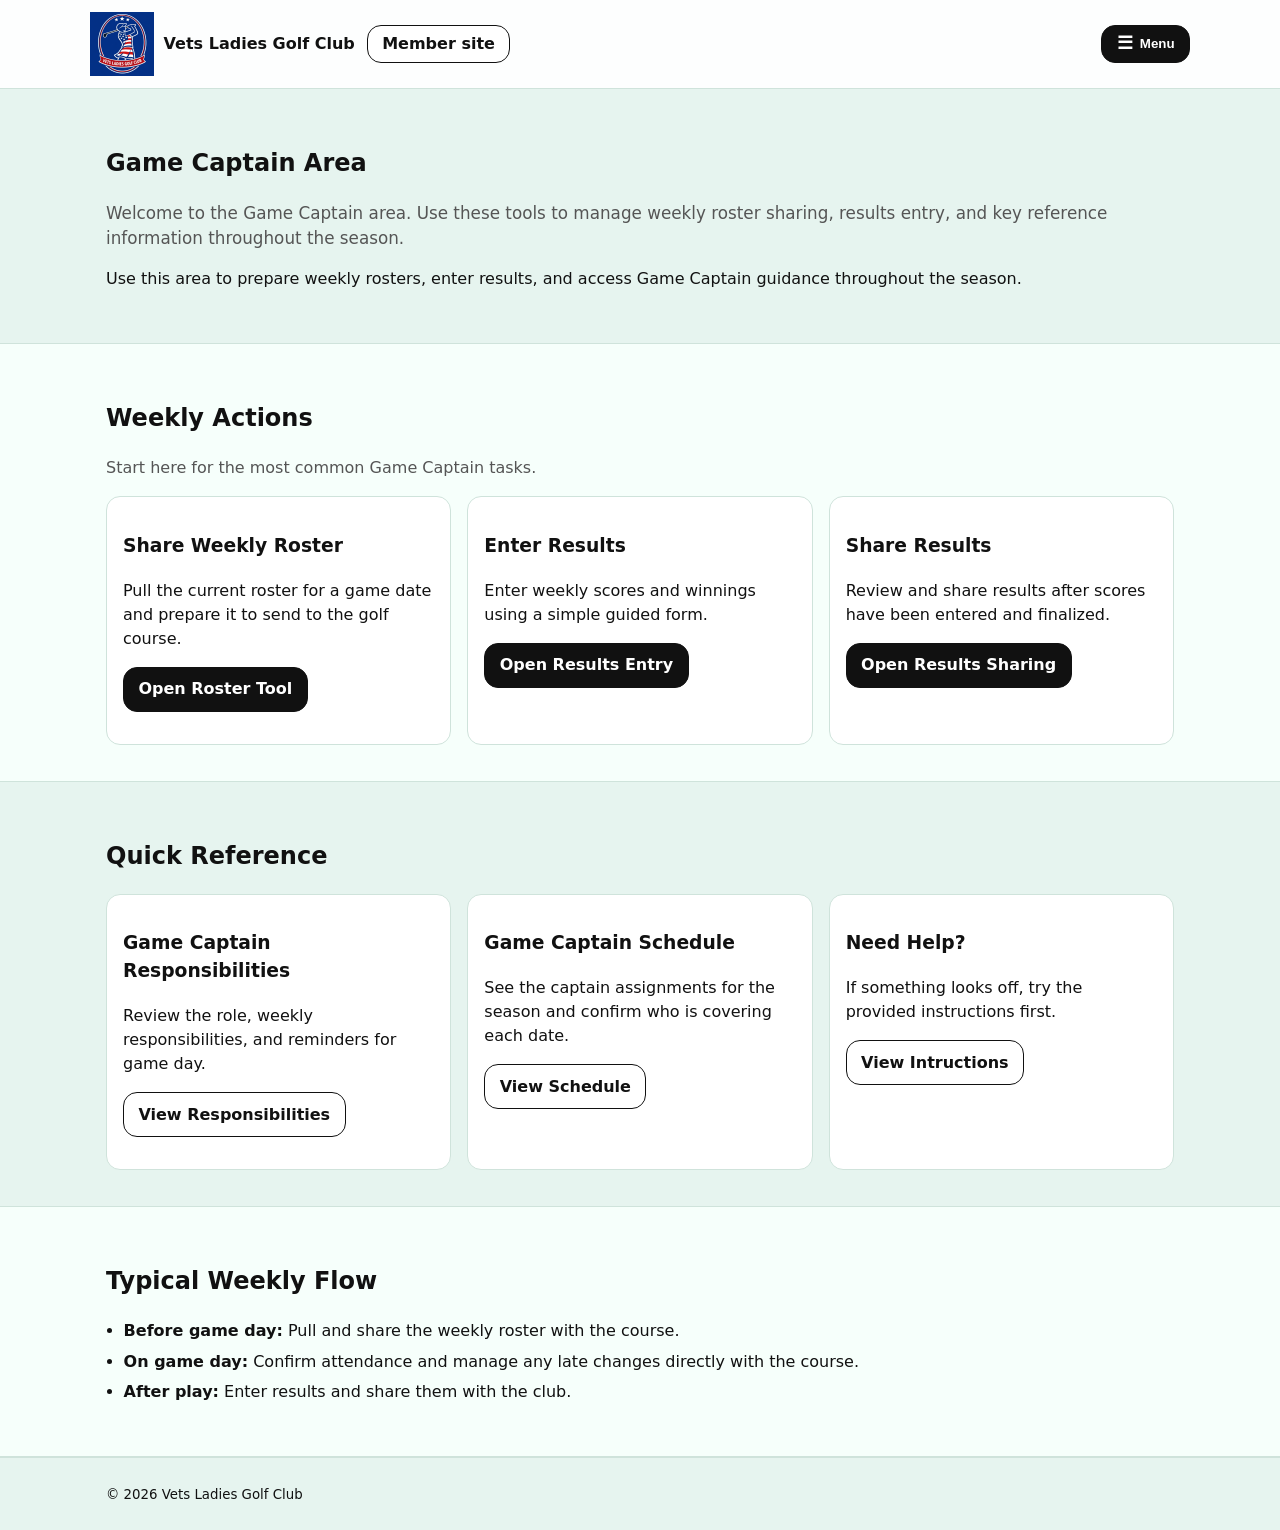
==== index.html @ fa9f5a7c "Initial release with sharing the roster and stubs for all game captain actions" ====
<!doctype html>
<html lang="en">
<head>
  <meta charset="utf-8" />
  <meta name="viewport" content="width=device-width, initial-scale=1" />
  <title>Game Captain Area – Vets Ladies Golf Club</title>
  <meta name="description" content="Game Captain tools and information for Vets Ladies Golf Club." />
  <meta name="robots" content="noindex, nofollow" />
  <link rel="stylesheet" href="css/styles.css" />
</head>

<body>
  <a class="skip-link" href="#main">Skip to content</a>

  <!-- HEADER / NAV -->
  <header class="site-header">
    <div class="container header-inner">

      <!-- LEFT: Brand + Member button -->
      <div class="header-left">
        <a class="brand" href="index.html" aria-label="Game Captain home">
          <img
            src="assets/img/logo.png"
            alt="Vets Ladies Golf Club logo"
            class="brand-logo"
          />
          <span class="brand-name">Vets Ladies Golf Club</span>
        </a>

        <a
          class="btn btn-secondary public-btn"
          href="https://vetsladiesgolfclub-members.pages.dev/"
        >
          Member site
        </a>
      </div>

      <!-- RIGHT: Menu -->
      <nav class="nav" aria-label="Game Captain navigation">
        <button
          class="nav-toggle"
          type="button"
          aria-expanded="false"
          aria-controls="nav-menu"
        >
          Menu
        </button>

        <ul id="nav-menu" class="nav-menu">
          <li><a href="index.html" aria-current="page">Home</a></li>
          <li><a href="roster-share.html">Share Roster</a></li>
          <li><a href="results-entry.html">Enter Results</a></li>
          <li><a href="results-share.html">Share Results</a></li>

          <li class="nav-divider" role="separator" aria-hidden="true"></li>

          <li><a href="responsibilities.html">Game Captain Responsibilities</a></li>
          <li><a href="captain-schedule.html">Game Captain Schedule</a></li>

          <li class="nav-divider" role="separator" aria-hidden="true"></li>

          <li>
            <a
              class="nav-link nav-logout"
              href="#"
            >
              Log out
            </a>
          </li>
        </ul>
      </nav>

    </div>
  </header>

  <main id="main">
    <!-- Intro -->
    <section class="section">
      <div class="container">
        <h1>Game Captain Area</h1>
        <p class="lead">
          Welcome to the Game Captain area. Use these tools to manage weekly roster sharing, 
          results entry, and key reference information throughout the season.
        </p>
        <p>
          Use this area to prepare weekly rosters, enter results, and access Game Captain
          guidance throughout the season.
        </p>
      </div>
    </section>

    <!-- Weekly Actions -->
    <section class="section section-alt">
      <div class="container">
        <h2>Weekly Actions</h2>
        <p class="muted">
          Start here for the most common Game Captain tasks.
        </p>

        <div class="cards">
          <article class="card">
            <h3>Share Weekly Roster</h3>
            <p>
              Pull the current roster for a game date and prepare it to send to the golf course.
            </p>
            <p>
              <a class="btn" href="roster-share.html">Open Roster Tool</a>
            </p>
          </article>

          <article class="card">
            <h3>Enter Results</h3>
            <p>
              Enter weekly scores and winnings using a simple guided form.
            </p>
            <p>
              <a class="btn" href="results-entry.html">Open Results Entry</a>
            </p>
          </article>

          <article class="card">
            <h3>Share Results</h3>
            <p>
              Review and share results after scores have been entered and finalized.
            </p>
            <p>
              <a class="btn" href="results-share.html">Open Results Sharing</a>
            </p>
          </article>
        </div>
      </div>
    </section>

    <!-- Quick Reference -->
    <section class="section">
      <div class="container">
        <h2>Quick Reference</h2>

        <div class="cards">
          <article class="card">
            <h3>Game Captain Responsibilities</h3>
            <p>
              Review the role, weekly responsibilities, and reminders for game day.
            </p>
            <p>
              <a class="btn btn-secondary" href="responsibilities.html">View Responsibilities</a>
            </p>
          </article>

          <article class="card">
            <h3>Game Captain Schedule</h3>
            <p>
              See the captain assignments for the season and confirm who is covering each date.
            </p>
            <p>
              <a class="btn btn-secondary" href="captain-schedule.html">View Schedule</a>
            </p>
          </article>

          <article class="card">
            <h3>Need Help?</h3>
            <p>
              If something looks off, try the provided instructions first. 
            </p>
            <p>
              <a class="btn btn-secondary" href="instructions.html">View Intructions</a>
            </p>
          </article>
        </div>
      </div>
    </section>

    <!-- Process Overview -->
    <section class="section section-alt">
      <div class="container">
        <h2>Typical Weekly Flow</h2>

        <ul class="bullets">
          <li><strong>Before game day:</strong> Pull and share the weekly roster with the course.</li>
          <li><strong>On game day:</strong> Confirm attendance and manage any late changes directly with the course.</li>
          <li><strong>After play:</strong> Enter results and share them with the club.</li>
        </ul>
      </div>
    </section>
  </main>

  <footer class="site-footer">
    <div class="container">
      <small>© <span id="year"></span> Vets Ladies Golf Club</small>
    </div>
  </footer>

  <script src="js/main.js"></script>
</body>
</html>
---- css/styles.css ----
:root{
  --max: 1100px;
  --pad: 1rem;
  --radius: 14px;
  --border: #cfe3db;
  --text: #111;
  --muted: #555;
  --bg: #E6F4EF;
  --bg-alt: #F6FFFB;
  --focus: 2px solid #111;
}

*{ box-sizing: border-box; }
html{ scroll-behavior: smooth; }

body{
  margin: 0;
  font-family: system-ui, -apple-system, Segoe UI, Roboto, Arial, sans-serif;
  color: var(--text);
  background: var(--bg);
  line-height: 1.5;
}

img{ max-width: 100%; height: auto; display: block; }

.container{
  max-width: var(--max);
  margin: 0 auto;
  padding: 0 var(--pad);
}

/* =========================
   Accessibility
   ========================= */
.skip-link{
  position: absolute;
  left: -999px;
  top: auto;
  width: 1px;
  height: 1px;
  overflow: hidden;
}
.skip-link:focus{
  left: 1rem;
  top: 1rem;
  width: auto;
  height: auto;
  padding: .5rem .75rem;
  background: #fff;
  outline: var(--focus);
  border-radius: 10px;
  z-index: 9999;
}

/* =========================
   Header / Nav
   ========================= */
.site-header{
  position: sticky;
  top: 0;
  background: rgba(255,255,255,.9);
  backdrop-filter: blur(10px);
  border-bottom: 1px solid var(--border);
  z-index: 50;
}

.header-inner{
  display: flex;
  align-items: center;
  justify-content: space-between;
  gap: 1rem;
  padding: .75rem 0;
}

.header-left{
  display: flex;
  align-items: center;
  gap: .75rem;
  min-width: 0;
}

.brand{
  display: flex;
  align-items: center;
  gap: .6rem;
  text-decoration: none;
  color: inherit;
}

.brand-logo{ width: 64px; height: 64px; }
.brand-name{ font-weight: 700; }

.public-btn{ white-space: nowrap; }

/* Nav wrapper */
.nav{ position: relative; }

/* Buttons */
.public-btn,
.nav-toggle{
  display: inline-flex;
  align-items: center;
  justify-content: center;
  padding: .6rem .9rem;
  border-radius: 14px;
  font-weight: 600;
  line-height: 1;
  white-space: nowrap;
}
/* Weekly signup: helper block (scoped styles) */
.signup-helper {
  margin-top: 1.75rem;
}

.signup-divider {
  border: 0;
  border-top: 1px solid var(--border);
  margin: 0 0 1.25rem;
  max-width: 520px;
}

.signup-helper-text {
  margin: 0 0 0.5rem;
}

/* Secondary action as a lighter link */
.signup-link {
  font-weight: 700;
  text-decoration: none;
  border-bottom: 1px solid currentColor;
  padding-bottom: 2px;
  display: inline-block;
}

.signup-link:hover {
  opacity: 0.75;
}
.signup-link {
  font-weight: 700;
  text-decoration: none;
  border-bottom: 1px solid currentColor;
  padding-bottom: 2px;
  display: inline-block;
  color: var(--text);        /* prevents purple */
}

.signup-link:visited {
  color: var(--text);        /* prevents purple after clicking */
}

.signup-link:hover {
  opacity: 0.75;
}

/* Hamburger toggle */
.nav-toggle{
  border: 1px solid #111;
  background: #111;
  color: #fff;
  gap: .45rem;
}
.nav-toggle::before{
  content: "☰";
  font-size: 1.1rem;
}
.nav-toggle[aria-expanded="true"]::before{
  content: "✕";
}
.nav-toggle:focus-visible{ outline: var(--focus); }

/* Base menu */
.nav-menu{
  list-style: none;
  margin: 0;
  padding: 0;
  display: none;
}

/* Open dropdown */
.nav-menu.open{
  display: flex;
  position: absolute;
  right: 0;
  top: calc(100% + 10px);
  flex-direction: column;
  background: #fff;
  border: 1px solid var(--border);
  border-radius: var(--radius);
  padding: 0.5rem;
  min-width: 220px;
  z-index: 100;
  gap: .25rem;
}

/* Menu links */
.nav-menu a{
  display: block;
  color: inherit;
  text-decoration: none;
  padding: 0.5rem 0.6rem;
  border-radius: 10px;
  line-height: 1.2;
}
.nav-menu a:hover{ background: var(--bg-alt); }
.nav-menu a:focus-visible{ outline: var(--focus); }

.nav-menu a[aria-current="page"]{
  background: var(--bg-alt);
  border: 1px solid var(--border);
}

/* Divider */
.nav-divider{
  height: 1px;
  background: var(--border);
  margin: 0.35rem 0;
}

/* Logout link — matches nav links */
.nav-menu .nav-logout{
  display: block;
  width: 100%;
  text-align: left;

  background: none;
  border: 0;
  margin: 0;

  font: inherit;
  color: inherit;
  cursor: pointer;

  padding: 0.5rem 0.6rem;
  border-radius: 10px;
  line-height: 1.2;
}
.nav-menu .nav-logout:hover{ background: var(--bg-alt); }
.nav-menu .nav-logout:focus-visible{ outline: var(--focus); }

/* Hide Public button on tiny screens */
@media (max-width: 360px){
  .public-btn{ display: none; }
}

/* =================
   Layout sections
   ================= */
.section{ padding: 2.25rem 0; }

.section-alt{
  background: var(--bg-alt);
  border-top: 1px solid var(--border);
  border-bottom: 1px solid var(--border);
}

.lead{
  color: var(--muted);
  font-size: 1.05rem;
  margin: 0 0 1rem;
}

/* Cards */
.cards{
  display: grid;
  grid-template-columns: repeat(auto-fit, minmax(240px, 1fr));
  gap: 1rem;
  margin-top: 1rem;
}
.card{
  border: 1px solid var(--border);
  border-radius: var(--radius);
  padding: 1rem;
  background: #fff;
}

/* Lists */
.bullets{ padding-left: 1.1rem; }
.bullets li{ margin: .4rem 0; }

/* Buttons */
.btn{
  display: inline-flex;
  align-items: center;
  justify-content: center;
  padding: .6rem .9rem;
  border-radius: 14px;
  border: 1px solid #111;
  background: #111;
  color: #fff;
  text-decoration: none;
  font-weight: 600;
}
.btn:focus-visible{ outline: var(--focus); outline-offset: 2px; }
.btn-secondary{ background: #fff; color: #111; }
.btn-ghost{ background: transparent; color: #111; border: 1px solid var(--border); }

/* Footer */
.site-footer{
  padding: 1.5rem 0;
  border-top: 1px solid var(--border);
}

/* =========================
   Login Page
   ========================= */
.login-wrap{
  min-height: calc(100vh - 120px);
  display: grid;
  place-items: center;
  padding: 2rem 0 3rem;
}

.login-card{
  width: 100%;
  max-width: 460px;
  background: #fff;
  border: 1px solid var(--border);
  border-radius: var(--radius);
  padding: 1.25rem;
  box-shadow: 0 10px 30px rgba(0,0,0,.06);
}

.login-title{
  margin: 0 0 .25rem;
  font-size: 1.4rem;
}

.login-subtitle{
  margin: 0 0 1rem;
  color: var(--muted);
}

.form-row{
  display: grid;
  gap: .4rem;
  margin: .9rem 0;
}

.form-row label{
  font-weight: 600;
  font-size: .95rem;
}

.input{
  width: 100%;
  padding: .65rem .75rem;
  border-radius: 12px;
  border: 1px solid var(--border);
  background: #fff;
  font: inherit;
  line-height: 1.2;
}

.input:focus{
  outline: var(--focus);
  outline-offset: 2px;
}

.login-actions{
  display: grid;
  gap: .6rem;
  margin-top: 1rem;
}

.login-actions .btn{ width: 100%; }

.login-help{
  margin-top: .8rem;
  font-size: .95rem;
  color: var(--muted);
}

.login-help a{
  color: inherit;
  font-weight: 600;
}

.form-error{
  display: none;
  margin-top: .75rem;
  padding: .75rem;
  border-radius: 12px;
  border: 1px solid rgba(0,0,0,.12);
  background: var(--bg-alt);
}
.form-error.show{ display: block; }

/* -----------------------------
   Carousel (Photos)
------------------------------ */
.carousel{ position: relative; }

.carousel-track{
  display: flex;
  gap: 1rem;

  overflow-x: auto;
  overflow-y: hidden;
  -webkit-overflow-scrolling: touch;

  scroll-snap-type: x mandatory;
  scroll-behavior: smooth;

  padding: 0.25rem 0 0.75rem;
  margin: 0;
  outline: none;
}

.carousel-track::-webkit-scrollbar{ height: 10px; }
.carousel-track::-webkit-scrollbar-thumb{
  border-radius: 999px;
  background: rgba(0,0,0,0.2);
}

.carousel-item{
  flex: 0 0 auto;
  width: min(340px, 85vw);
  margin: 0;
  scroll-snap-align: start;
}

.carousel-item img{
  width: 100%;
  height: 220px;
  object-fit: cover;
  border-radius: var(--radius);
  display: block;
}

.carousel-controls{
  display: flex;
  gap: 0.5rem;
  justify-content: flex-end;
  margin-top: 0.5rem;
}

/* Screen-reader-only helper */
.sr-only{
  position: absolute;
  width: 1px;
  height: 1px;
  padding: 0;
  margin: -1px;
  overflow: hidden;
  clip: rect(0, 0, 0, 0);
  white-space: nowrap;
  border: 0;
}

/* ==============================
   Events (Member Home)
   ============================== */

#events-list{
  display: grid;
  gap: .9rem;
  margin-top: 1rem;
}

/* Section headings inside the list (Pinned Events / All Events) */
.event-section-title{
  margin: 1.25rem 0 .25rem;
  font-size: 1.1rem;
  color: var(--muted);
  letter-spacing: .02em;
}

/* Divider between pinned and normal */
.event-section-divider{
  height: 1px;
  background: var(--border);
  margin: .5rem 0;
}

/* Each event is a card */
.event-row{
  border: 1px solid var(--border);
  background: #fff;
  border-radius: var(--radius);
  padding: 1rem;
}

/* Top line: date pill + title */
.event-topline{
  display: flex;
  align-items: center;
  gap: .75rem;
  margin-bottom: .4rem;
}

.event-date{
  flex: 0 0 auto;
  padding: .25rem .6rem;
  border-radius: 999px;
  border: 1px solid var(--border);
  background: var(--bg-alt);
  font-weight: 700;
  font-size: .85rem;
  color: var(--muted);
  letter-spacing: .02em;
}

.event-title{
  font-weight: 800;
  font-size: 1.15rem;
  line-height: 1.2;
}

/* Description */
.event-desc{
  margin-top: .35rem;
  color: var(--text);
}

/* Meta line (location / time) */
.event-meta{
  margin-top: .55rem;
  color: var(--muted);
  font-size: .95rem;
}

/* Mobile: allow title to wrap nicely under date */
@media (max-width: 520px){
  .event-topline{
    align-items: flex-start;
  }
  .event-title{
    font-size: 1.1rem;
  }
}

/* ==============================
   Announcements (Member Home)
   Text-card carousel w/ overlay arrows
   ============================== */

.announce-carousel{
  position: relative;
}

/* Track: horizontal scroll */
.announce-track{
  display: flex;
  gap: 1rem;

  overflow-x: auto;
  overflow-y: hidden;
  -webkit-overflow-scrolling: touch;

  scroll-snap-type: x mandatory;
  scroll-behavior: smooth;

  /* padding so cards don't hide under overlay arrows */
  padding: .5rem 3.25rem 1rem;
  margin: 0;
  outline: none;

  align-items: stretch;
}

.announce-track::-webkit-scrollbar{ height: 10px; }
.announce-track::-webkit-scrollbar-thumb{
  border-radius: 999px;
  background: rgba(0,0,0,0.2);
}

/* Overlay arrows (don’t consume layout width) */
.announce-btn{
  position: absolute;
  top: 50%;
  transform: translateY(-50%);
  z-index: 5;

  min-width: 44px;
  min-height: 44px;
  padding: .4rem .6rem;

  border-radius: 999px;
  font-size: 1.4rem;
  line-height: 1;
}

.announce-prev{ left: -8px; }
.announce-next{ right: -8px; }

/* Announcement card sizing (fixed readable width) */
.announce-card{
  flex: 0 0 340px;
  max-width: 340px;
  min-height: 200px;

  scroll-snap-align: start;

  padding: 1.25rem;
  display: flex;
  flex-direction: column;
}

/* smaller screens: slightly narrower cards */
@media (max-width: 420px){
  .announce-track{ padding-left: 2.75rem; padding-right: 2.75rem; }
  .announce-card{ flex-basis: 300px; max-width: 300px; }
}

/* large screens: slightly wider, but never “long” */
@media (min-width: 1100px){
  .announce-card{ flex-basis: 360px; max-width: 360px; }
}

/* Pinned badge pill */
.announce-card .pin-badge{
  display: inline-flex;
  align-items: center;
  width: fit-content;
  padding: .2rem .55rem;
  border-radius: 999px;
  font-size: .8rem;
  font-weight: 700;
  color: var(--muted);
  background: var(--bg-alt);
  border: 1px solid var(--border);
  margin-bottom: .55rem;
}

/* Title + message typography */
.announce-card h3{
  margin: 0 0 .65rem;
  font-size: 1.35rem;
  line-height: 1.15;
  letter-spacing: -0.01em;
}
.announce-card p{
  margin: 0;
  font-size: 1.02rem;
  line-height: 1.55;
  color: var(--text);
}

/* If short content, keep spacing tidy */
.announce-card > :last-child{ margin-bottom: 0; }

.muted{
  color: var(--muted);
}

/* ==============================
   Game Captain Tools
   ============================== */

.tool-form{
  max-width: 520px;
}

.tool-actions{
  margin-top: 1rem;
  display: flex;
  gap: .75rem;
  flex-wrap: wrap;
}

.preview-card{
  max-width: 760px;
}

.results-preview-block{
  margin-top: 1rem;
}

.tool-divider{
  border: 0;
  border-top: 1px solid var(--border);
  margin: 1rem 0;
}

/* ==============================
   Game Captain – Roster Preview
   ============================== */

.roster-players div {
  line-height: 1.4;
}

.roster-group {
  margin-bottom: 0.75rem;
}

.roster-players {
  margin-left: 1rem;
}
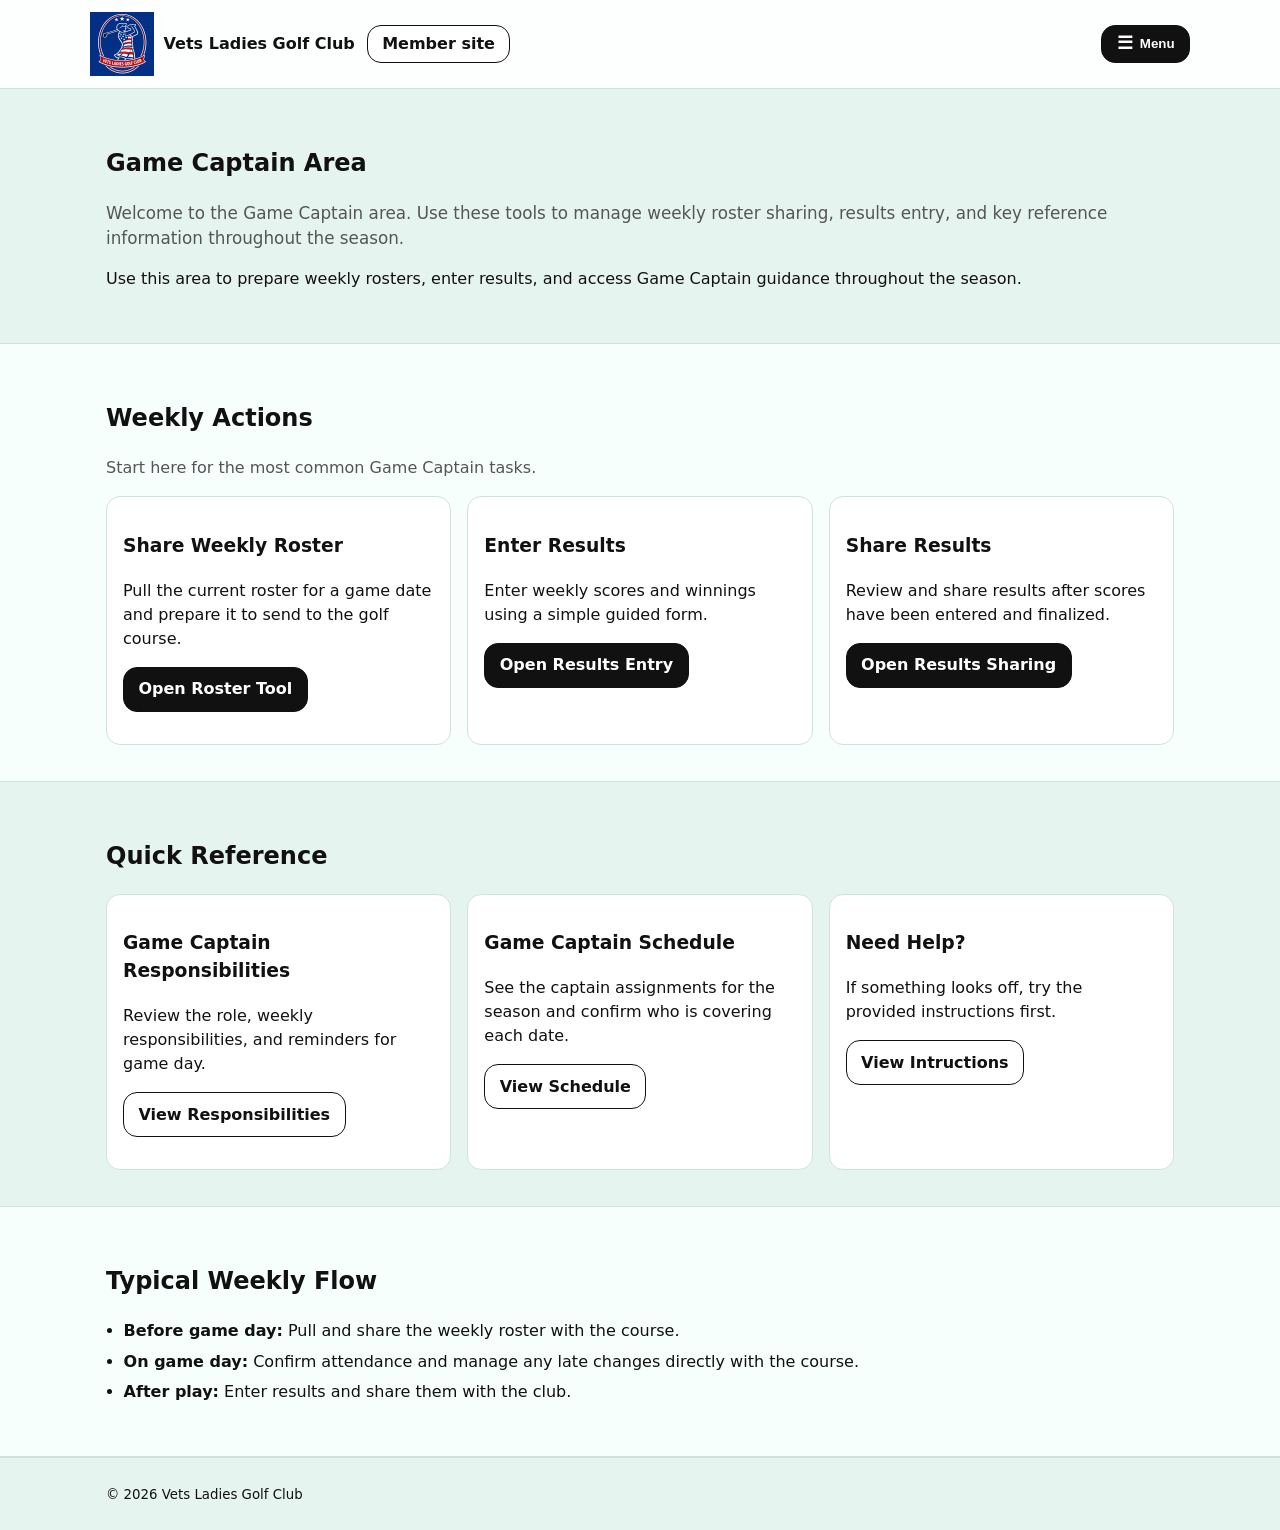
==== commit 2af36be5: "Stubs for all the rest of the pages" ====
--- a/index.html
+++ b/index.html
@@ -55,7 +55,8 @@
           <li class="nav-divider" role="separator" aria-hidden="true"></li>
 
           <li><a href="responsibilities.html">Game Captain Responsibilities</a></li>
-          <li><a href="captain-schedule.html">Game Captain Schedule</a></li>
+          <li><a href="gc-schedule.html">Game Captain Schedule</a></li>
+          <li><a href="instructions.html">Instructions &amp; Help</a></li>
 
           <li class="nav-divider" role="separator" aria-hidden="true"></li>
 
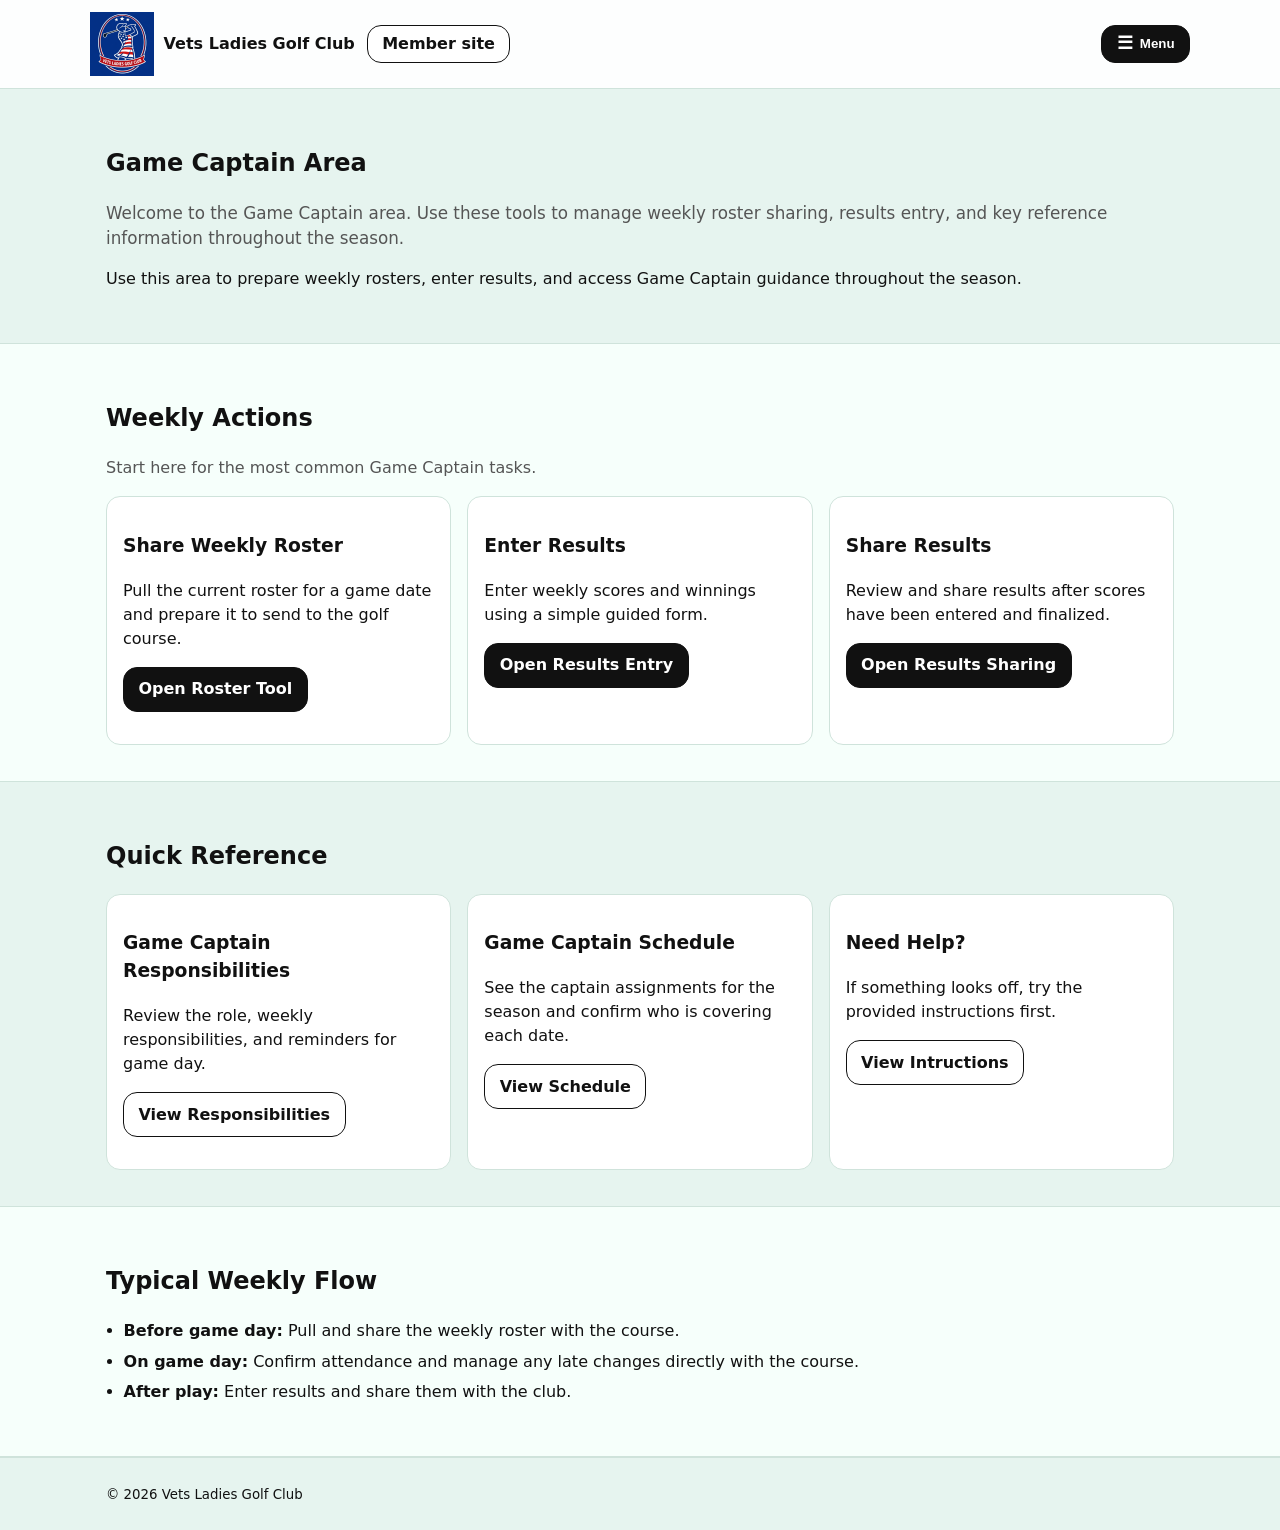
==== commit a70058fd: "Change title of Home in menu" ====
--- a/index.html
+++ b/index.html
@@ -47,7 +47,7 @@
         </button>
 
         <ul id="nav-menu" class="nav-menu">
-          <li><a href="index.html" aria-current="page">Home</a></li>
+          <li><a href="index.html" aria-current="page">Game Captain Home</a></li>
           <li><a href="roster-share.html">Share Roster</a></li>
           <li><a href="results-entry.html">Enter Results</a></li>
           <li><a href="results-share.html">Share Results</a></li>
@@ -154,7 +154,7 @@
               See the captain assignments for the season and confirm who is covering each date.
             </p>
             <p>
-              <a class="btn btn-secondary" href="captain-schedule.html">View Schedule</a>
+              <a class="btn btn-secondary" href="gc-schedule.html">View Schedule</a>
             </p>
           </article>
 
--- a/css/styles.css
+++ b/css/styles.css
@@ -686,4 +686,42 @@
 
 .roster-players {
   margin-left: 1rem;
+}
+
+/* ==============================
+   Game Captain / Simple Tables
+   ============================== */
+
+.table-wrap {
+  overflow-x: auto;
+  margin-top: 1rem;
+}
+
+.results-table {
+  width: 100%;
+  border-collapse: collapse;
+  background: #fff;
+  border: 1px solid var(--border);
+  border-radius: var(--radius);
+  overflow: hidden;
+}
+
+.results-table th,
+.results-table td {
+  text-align: left;
+  padding: 0.85rem 1rem;
+  vertical-align: top;
+}
+
+.results-table thead th {
+  border-bottom: 2px solid var(--border);
+  font-size: 1rem;
+}
+
+.results-table tbody tr + tr td {
+  border-top: 1px solid var(--border);
+}
+
+.results-table td a {
+  word-break: break-word;
 }
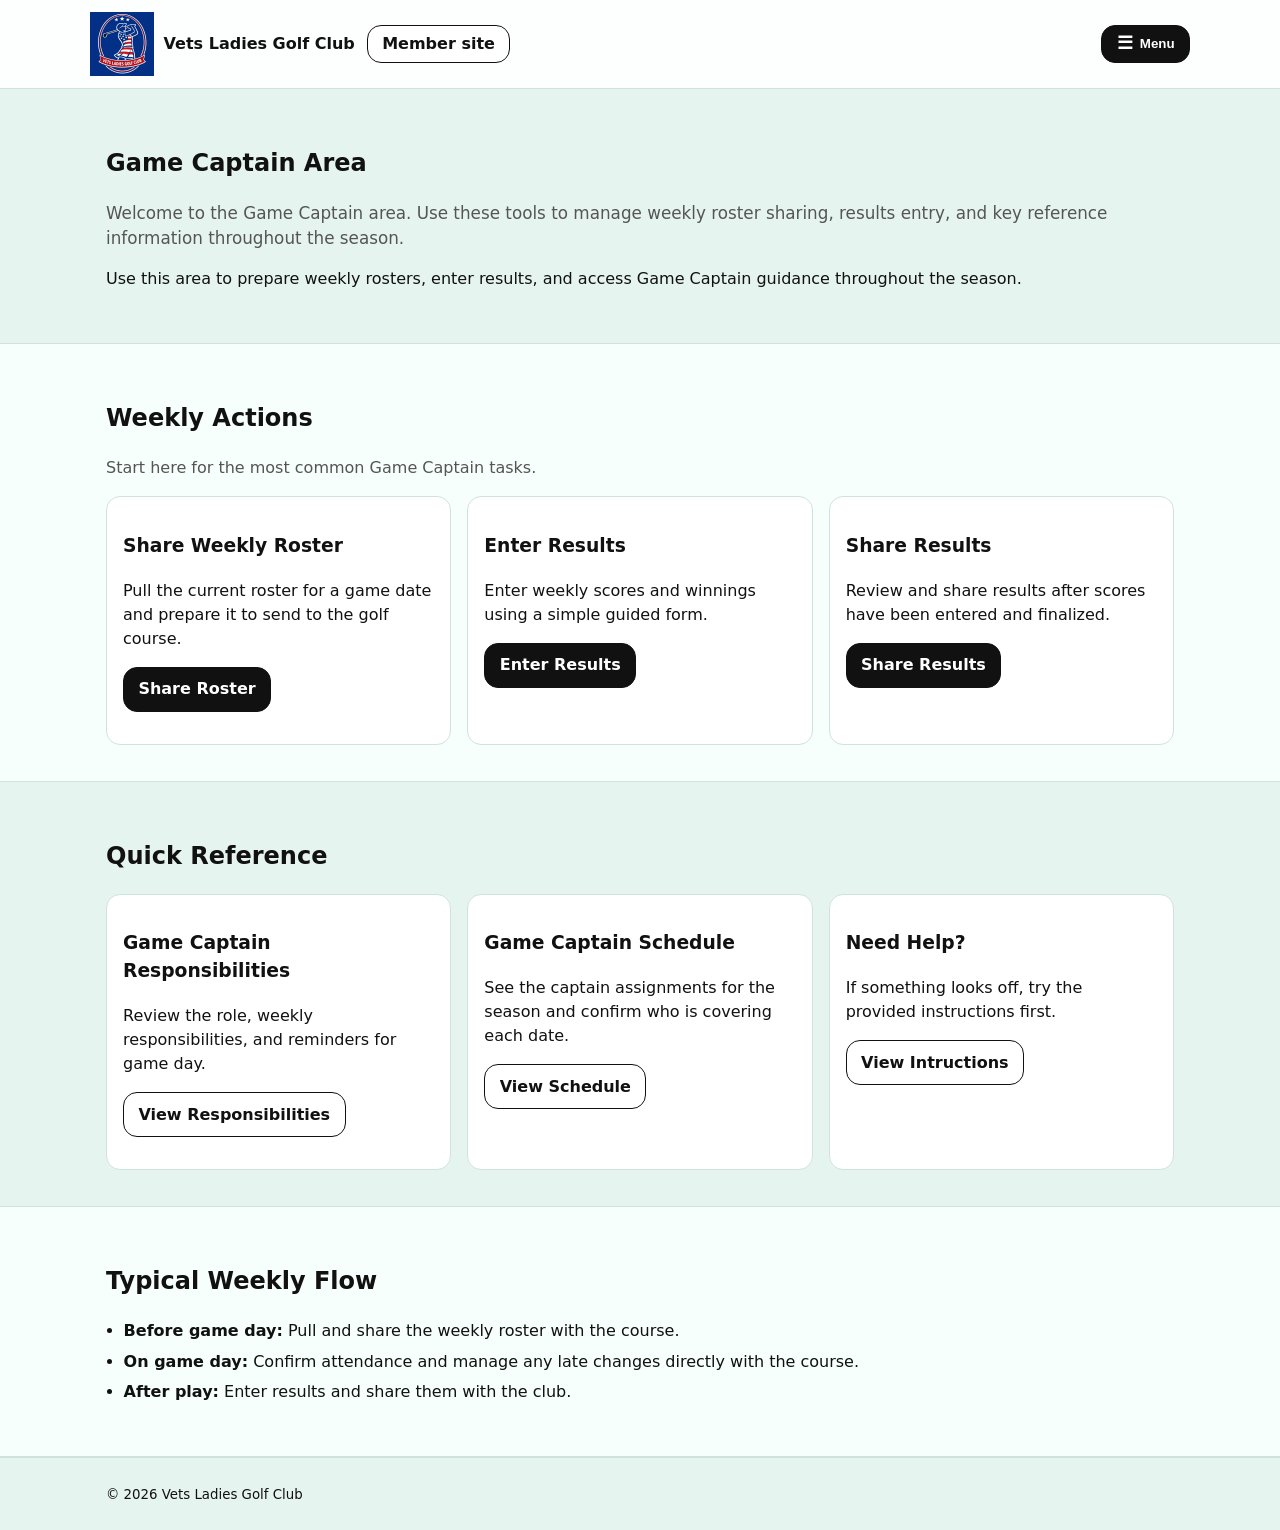
==== commit 96d296d3: "rename the captain buttons" ====
--- a/index.html
+++ b/index.html
@@ -105,7 +105,7 @@
               Pull the current roster for a game date and prepare it to send to the golf course.
             </p>
             <p>
-              <a class="btn" href="roster-share.html">Open Roster Tool</a>
+              <a class="btn" href="roster-share.html">Share Roster</a>
             </p>
           </article>
 
@@ -115,7 +115,7 @@
               Enter weekly scores and winnings using a simple guided form.
             </p>
             <p>
-              <a class="btn" href="results-entry.html">Open Results Entry</a>
+              <a class="btn" href="results-entry.html">Enter Results</a>
             </p>
           </article>
 
@@ -125,7 +125,7 @@
               Review and share results after scores have been entered and finalized.
             </p>
             <p>
-              <a class="btn" href="results-share.html">Open Results Sharing</a>
+              <a class="btn" href="results-share.html">Share Results</a>
             </p>
           </article>
         </div>
--- a/css/styles.css
+++ b/css/styles.css
@@ -724,4 +724,5 @@
 
 .results-table td a {
   word-break: break-word;
-}+}
+
